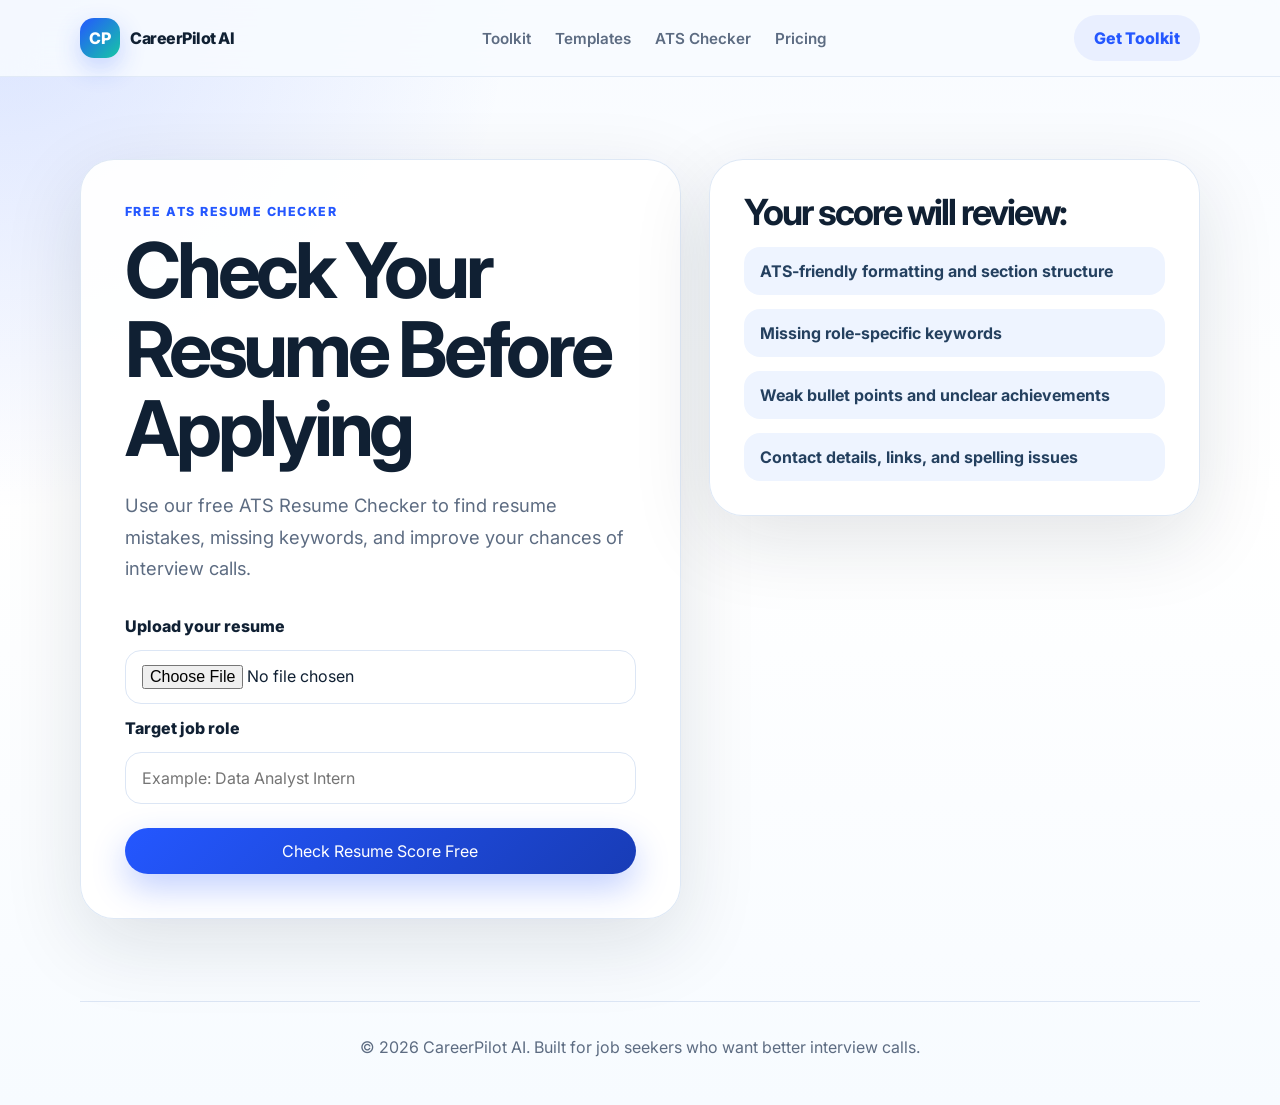
==== ats-resume-checker/index.html @ b5446c48 "Improve ATS checker flow and templates" ====
<!doctype html>
<html lang="en">
  <head>
    <meta charset="utf-8" />
    <meta name="viewport" content="width=device-width, initial-scale=1" />
    <title>Free ATS Resume Checker | CareerPilot AI</title>
    <meta
      name="description"
      content="Check your resume for ATS mistakes, missing keywords, and formatting issues before applying with CareerPilot AI."
    />
    <link rel="preconnect" href="https://fonts.googleapis.com" />
    <link rel="preconnect" href="https://fonts.gstatic.com" crossorigin />
    <link
      href="https://fonts.googleapis.com/css2?family=Inter:wght@400;500;600;700;800&display=swap"
      rel="stylesheet"
    />
    <link rel="stylesheet" href="../styles.css" />
  </head>
  <body>
    <header class="site-header">
      <nav class="nav" aria-label="Primary navigation">
        <a class="brand" href="/" aria-label="CareerPilot AI home">
          <span class="brand-mark">CP</span>
          <span>CareerPilot AI</span>
        </a>
        <div class="nav-links" aria-label="Main menu">
          <a href="/#toolkit">Toolkit</a>
          <a href="/#templates">Templates</a>
          <a href="/#ats-checker">ATS Checker</a>
          <a href="/#pricing">Pricing</a>
        </div>
        <a class="nav-cta" href="/#pricing">Get Toolkit</a>
      </nav>
    </header>

    <main>
      <section class="checker-hero">
        <div class="checker-panel">
          <p class="eyebrow">Free ATS Resume Checker</p>
          <h1>Check Your Resume Before Applying</h1>
          <p class="hero-text">
            Use our free ATS Resume Checker to find resume mistakes, missing keywords,
            and improve your chances of interview calls.
          </p>
          <form class="checker-form" action="mailto:hello@careerpilot.ai" method="post" enctype="text/plain">
            <label for="resume-upload">Upload your resume</label>
            <input id="resume-upload" name="resume" type="file" accept=".pdf,.doc,.docx" />
            <label for="job-role">Target job role</label>
            <input id="job-role" name="job-role" type="text" placeholder="Example: Data Analyst Intern" />
            <button class="button button-primary" type="submit">Check Resume Score Free</button>
          </form>
        </div>
        <aside class="checker-results" aria-label="Sample ATS checks">
          <h2>Your score will review:</h2>
          <ul class="check-list">
            <li>ATS-friendly formatting and section structure</li>
            <li>Missing role-specific keywords</li>
            <li>Weak bullet points and unclear achievements</li>
            <li>Contact details, links, and spelling issues</li>
          </ul>
        </aside>
      </section>
    </main>

    <footer class="site-footer">
      <p>© 2026 CareerPilot AI. Built for job seekers who want better interview calls.</p>
    </footer>
  </body>
</html>
---- styles.css ----
:root {
  --ink: #102033;
  --muted: #5d6c82;
  --primary: #2457ff;
  --primary-dark: #183cb6;
  --accent: #16c7a5;
  --surface: #ffffff;
  --soft: #eef4ff;
  --line: #dce6f5;
  --shadow: 0 24px 80px rgba(16, 32, 51, 0.12);
}

* {
  box-sizing: border-box;
}

html {
  scroll-behavior: smooth;
}

body {
  margin: 0;
  color: var(--ink);
  font-family: Inter, system-ui, -apple-system, BlinkMacSystemFont, "Segoe UI", sans-serif;
  background:
    radial-gradient(circle at top left, rgba(36, 87, 255, 0.14), transparent 32rem),
    linear-gradient(180deg, #f8fbff 0%, #ffffff 45%, #f7fbff 100%);
}

a {
  color: inherit;
  text-decoration: none;
}

.site-header {
  position: sticky;
  top: 0;
  z-index: 10;
  border-bottom: 1px solid rgba(220, 230, 245, 0.82);
  background: rgba(248, 251, 255, 0.88);
  backdrop-filter: blur(18px);
}

.nav {
  display: flex;
  width: min(1120px, calc(100% - 32px));
  margin: 0 auto;
  min-height: 76px;
  align-items: center;
  justify-content: space-between;
  gap: 24px;
}

.brand,
.nav-links,
.hero-actions,
.trust-row,
.price-row {
  display: flex;
  align-items: center;
}

.brand {
  gap: 10px;
  font-weight: 800;
  letter-spacing: -0.03em;
}

.brand-mark {
  display: grid;
  width: 40px;
  height: 40px;
  place-items: center;
  border-radius: 14px;
  color: #ffffff;
  background: linear-gradient(135deg, var(--primary), var(--accent));
  box-shadow: 0 10px 26px rgba(36, 87, 255, 0.24);
}

.nav-links {
  gap: 24px;
  color: var(--muted);
  font-size: 0.95rem;
  font-weight: 600;
}

.nav-cta,
.button {
  display: inline-flex;
  align-items: center;
  justify-content: center;
  min-height: 46px;
  border-radius: 999px;
  font-weight: 800;
}

.nav-cta {
  padding: 0 20px;
  color: var(--primary);
  background: #e9efff;
}

.button {
  padding: 0 24px;
  transition: transform 160ms ease, box-shadow 160ms ease;
}

.button:hover {
  transform: translateY(-2px);
}

.button-primary {
  color: #ffffff;
  background: linear-gradient(135deg, var(--primary), var(--primary-dark));
  box-shadow: 0 14px 34px rgba(36, 87, 255, 0.28);
}

.button-secondary {
  color: var(--primary);
  border: 1px solid var(--line);
  background: #ffffff;
}

.hero,
.section {
  width: min(1120px, calc(100% - 32px));
  margin: 0 auto;
}

.hero {
  display: grid;
  grid-template-columns: minmax(0, 1.1fr) minmax(300px, 0.9fr);
  gap: 56px;
  align-items: center;
  padding: 86px 0 60px;
}

.eyebrow {
  margin: 0 0 12px;
  color: var(--primary);
  font-size: 0.78rem;
  font-weight: 800;
  letter-spacing: 0.12em;
  text-transform: uppercase;
}

h1,
h2,
h3,
p {
  margin-top: 0;
}

h1,
h2 {
  letter-spacing: -0.055em;
  line-height: 1.03;
}

h1 {
  margin-bottom: 22px;
  font-size: clamp(2.8rem, 6vw, 5.4rem);
}

h2 {
  margin-bottom: 16px;
  font-size: clamp(2rem, 4vw, 3.45rem);
}

h3 {
  margin-bottom: 10px;
  font-size: 1.12rem;
}

.hero-text,
.section-heading p,
.ats-content p,
.pricing-card p,
.feature-card p,
.template-card p,
.site-footer p {
  color: var(--muted);
  line-height: 1.7;
}

.hero-text {
  max-width: 660px;
  font-size: 1.15rem;
}

.hero-actions {
  flex-wrap: wrap;
  gap: 14px;
  margin: 32px 0 24px;
}

.trust-row {
  flex-wrap: wrap;
  gap: 10px;
  color: var(--muted);
  font-size: 0.92rem;
  font-weight: 700;
}

.trust-row span {
  padding: 8px 12px;
  border: 1px solid var(--line);
  border-radius: 999px;
  background: rgba(255, 255, 255, 0.76);
}

.hero-card,
.feature-card,
.template-card,
.pricing-card,
.ats-section {
  border: 1px solid rgba(220, 230, 245, 0.92);
  background: rgba(255, 255, 255, 0.9);
  box-shadow: var(--shadow);
}

.hero-card {
  position: relative;
  overflow: hidden;
  padding: 34px;
  border-radius: 34px;
}

.hero-card::before {
  position: absolute;
  inset: -90px -80px auto auto;
  width: 220px;
  height: 220px;
  border-radius: 50%;
  background: rgba(22, 199, 165, 0.18);
  content: "";
}

.card-header {
  display: flex;
  gap: 10px;
  align-items: center;
  margin-bottom: 28px;
  color: var(--muted);
  font-weight: 800;
}

.status-dot {
  width: 10px;
  height: 10px;
  border-radius: 50%;
  background: var(--accent);
  box-shadow: 0 0 0 7px rgba(22, 199, 165, 0.16);
}

.score-circle {
  display: grid;
  width: 180px;
  height: 180px;
  margin: 0 auto 14px;
  place-items: center;
  border: 16px solid #dfe7ff;
  border-top-color: var(--primary);
  border-right-color: var(--accent);
  border-radius: 50%;
  font-size: 3.8rem;
  font-weight: 800;
}

.score-label {
  margin-bottom: 26px;
  text-align: center;
  font-weight: 800;
}

.check-list {
  display: grid;
  gap: 14px;
  margin: 0;
  padding: 0;
  list-style: none;
}

.check-list li {
  padding: 14px 16px;
  border-radius: 16px;
  color: #24405f;
  background: var(--soft);
  font-weight: 700;
}

.section {
  padding: 72px 0;
}

.section-heading {
  max-width: 720px;
  margin-bottom: 34px;
}

.feature-grid,
.template-grid {
  display: grid;
  grid-template-columns: repeat(3, minmax(0, 1fr));
  gap: 20px;
}

.feature-card,
.template-card {
  border-radius: 26px;
  padding: 26px;
}

.feature-icon {
  display: grid;
  width: 54px;
  height: 54px;
  margin-bottom: 20px;
  place-items: center;
  border-radius: 18px;
  background: var(--soft);
  font-size: 1.7rem;
}

.ats-section {
  display: flex;
  align-items: center;
  justify-content: space-between;
  gap: 28px;
  padding: 42px;
  border-radius: 34px;
  background:
    linear-gradient(135deg, rgba(255, 255, 255, 0.95), rgba(238, 244, 255, 0.95)),
    radial-gradient(circle at right top, rgba(22, 199, 165, 0.2), transparent 24rem);
}

.ats-content {
  max-width: 720px;
}

.ats-content p {
  margin-bottom: 0;
  font-size: 1.1rem;
}

.template-preview {
  height: 190px;
  margin-bottom: 20px;
  border-radius: 20px;
  border: 1px solid var(--line);
  background:
    linear-gradient(90deg, rgba(16, 32, 51, 0.12) 18%, transparent 18%),
    repeating-linear-gradient(180deg, rgba(36, 87, 255, 0.18) 0 12px, transparent 12px 26px),
    #ffffff;
}

.template-preview.tech {
  background:
    linear-gradient(90deg, rgba(22, 199, 165, 0.18) 32%, transparent 32%),
    repeating-linear-gradient(180deg, rgba(16, 32, 51, 0.15) 0 10px, transparent 10px 24px),
    #ffffff;
}

.template-preview.pro {
  background:
    linear-gradient(90deg, rgba(36, 87, 255, 0.14) 24%, transparent 24%),
    repeating-linear-gradient(180deg, rgba(36, 87, 255, 0.2) 0 9px, transparent 9px 23px),
    #ffffff;
}

.pricing-card {
  max-width: 760px;
  margin: 0 auto;
  padding: 42px;
  border-radius: 34px;
  text-align: center;
}

.price-row {
  justify-content: center;
  gap: 12px;
  margin: 28px 0;
}

.price {
  font-size: 3.8rem;
  font-weight: 800;
  letter-spacing: -0.06em;
}

.price-note {
  color: var(--muted);
  font-weight: 800;
}

.site-footer {
  width: min(1120px, calc(100% - 32px));
  margin: 0 auto;
  padding: 32px 0 44px;
  border-top: 1px solid var(--line);
  text-align: center;
}

.site-footer p {
  margin: 0;
}

@media (max-width: 860px) {
  .nav {
    flex-wrap: wrap;
    padding: 14px 0;
  }

  .nav-links {
    order: 3;
    width: 100%;
    justify-content: center;
  }

  .hero,
  .feature-grid,
  .template-grid {
    grid-template-columns: 1fr;
  }

  .hero {
    padding-top: 54px;
  }

  .ats-section {
    align-items: flex-start;
    flex-direction: column;
  }
}

@media (max-width: 560px) {
  .nav-links {
    display: none;
  }

  .hero-card,
  .ats-section,
  .pricing-card {
    padding: 26px;
    border-radius: 26px;
  }

  .button {
    width: 100%;
  }

  .score-circle {
    width: 150px;
    height: 150px;
    font-size: 3rem;
  }
}

.ats-actions {
  display: grid;
  gap: 10px;
  justify-items: center;
  min-width: 240px;
}

.ats-actions span,
.template-badge {
  color: var(--muted);
  font-size: 0.86rem;
  font-weight: 800;
}

.template-card {
  position: relative;
}

.template-card > a {
  display: inline-flex;
  margin-top: 8px;
  color: var(--primary);
  font-weight: 800;
}

.template-badge {
  display: inline-flex;
  margin-bottom: 14px;
  padding: 7px 11px;
  border-radius: 999px;
  color: var(--primary);
  background: #e9efff;
}

.checker-hero {
  display: grid;
  grid-template-columns: minmax(0, 1.1fr) minmax(280px, 0.9fr);
  gap: 28px;
  width: min(1120px, calc(100% - 32px));
  margin: 0 auto;
  padding: 82px 0;
}

.checker-panel,
.checker-results {
  border: 1px solid rgba(220, 230, 245, 0.92);
  border-radius: 34px;
  background: rgba(255, 255, 255, 0.92);
  box-shadow: var(--shadow);
}

.checker-panel {
  padding: 44px;
}

.checker-results {
  align-self: start;
  padding: 34px;
}

.checker-results h2 {
  font-size: clamp(1.6rem, 3vw, 2.25rem);
}

.checker-form {
  display: grid;
  gap: 14px;
  margin-top: 32px;
}

.checker-form label {
  font-weight: 800;
}

.checker-form input {
  width: 100%;
  min-height: 52px;
  border: 1px solid var(--line);
  border-radius: 16px;
  padding: 0 16px;
  color: var(--ink);
  background: #ffffff;
  font: inherit;
}

.checker-form input[type="file"] {
  padding: 14px 16px;
}

.checker-form .button {
  margin-top: 10px;
  border: 0;
  cursor: pointer;
  font: inherit;
}

@media (max-width: 860px) {
  .checker-hero {
    grid-template-columns: 1fr;
    padding-top: 54px;
  }
}

@media (max-width: 560px) {
  .checker-panel,
  .checker-results {
    padding: 26px;
    border-radius: 26px;
  }
}
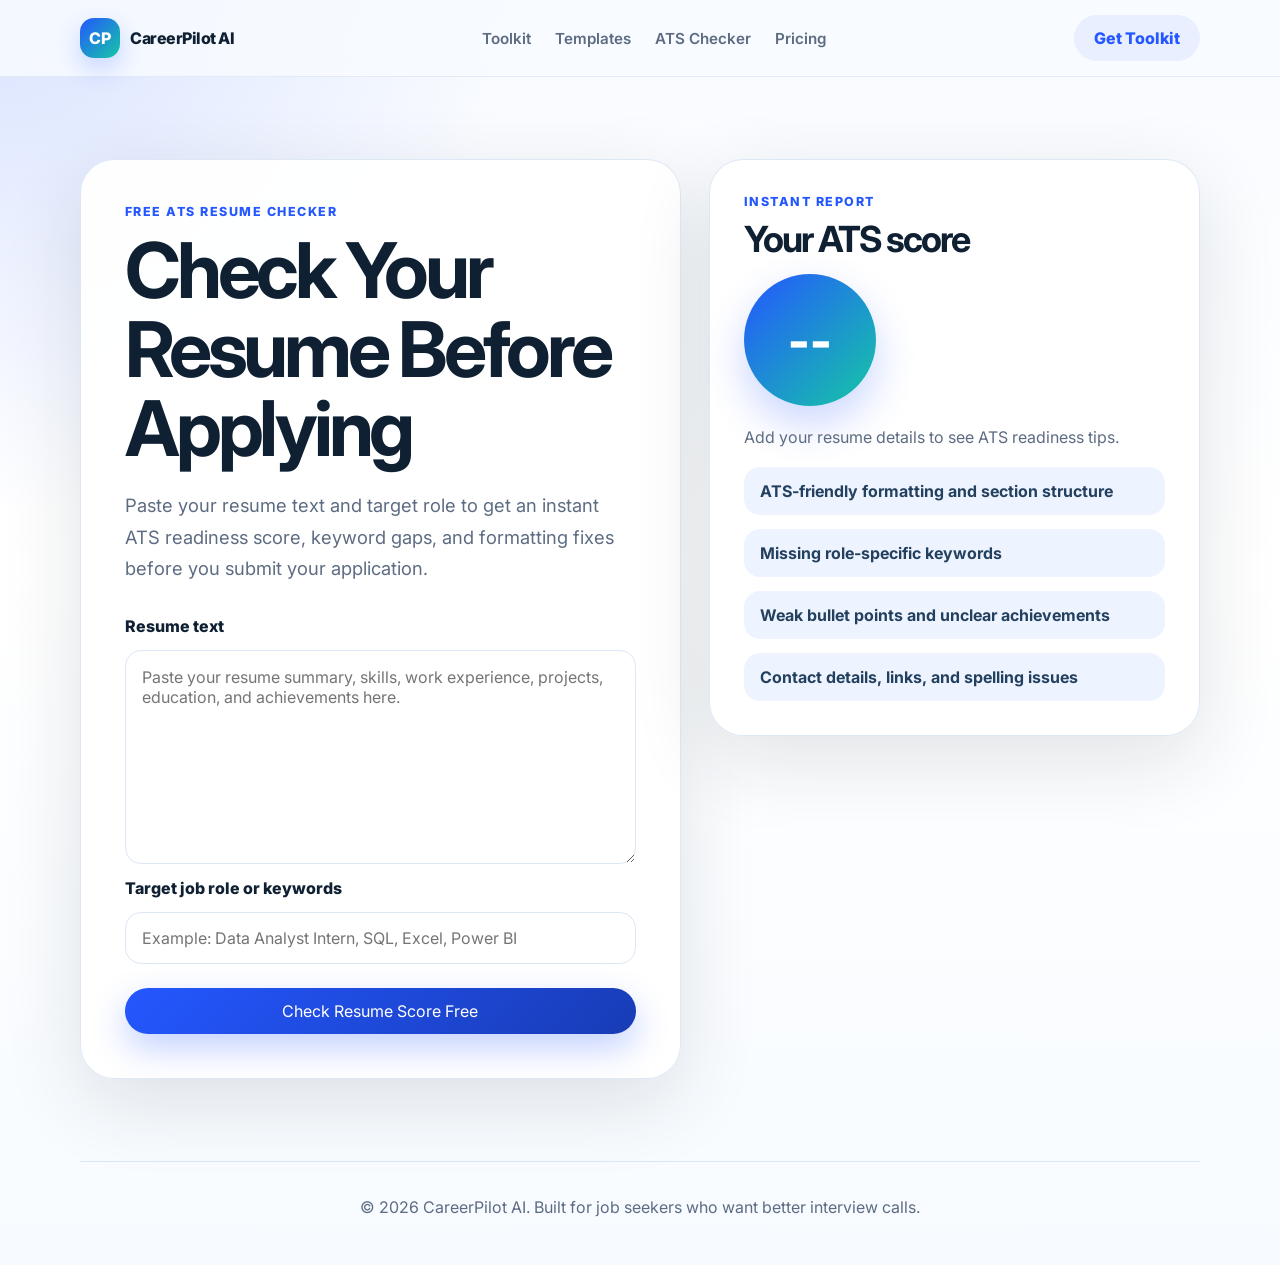
==== commit 50a0b818: "Add interactive ATS checker for Vercel" ====
--- a/ats-resume-checker/index.html
+++ b/ats-resume-checker/index.html
@@ -39,20 +39,29 @@
           <p class="eyebrow">Free ATS Resume Checker</p>
           <h1>Check Your Resume Before Applying</h1>
           <p class="hero-text">
-            Use our free ATS Resume Checker to find resume mistakes, missing keywords,
-            and improve your chances of interview calls.
+            Paste your resume text and target role to get an instant ATS readiness score,
+            keyword gaps, and formatting fixes before you submit your application.
           </p>
-          <form class="checker-form" action="mailto:hello@careerpilot.ai" method="post" enctype="text/plain">
-            <label for="resume-upload">Upload your resume</label>
-            <input id="resume-upload" name="resume" type="file" accept=".pdf,.doc,.docx" />
-            <label for="job-role">Target job role</label>
-            <input id="job-role" name="job-role" type="text" placeholder="Example: Data Analyst Intern" />
+          <form class="checker-form" id="ats-checker-form">
+            <label for="resume-text">Resume text</label>
+            <textarea
+              id="resume-text"
+              name="resume-text"
+              rows="9"
+              placeholder="Paste your resume summary, skills, work experience, projects, education, and achievements here."
+              required
+            ></textarea>
+            <label for="job-role">Target job role or keywords</label>
+            <input id="job-role" name="job-role" type="text" placeholder="Example: Data Analyst Intern, SQL, Excel, Power BI" required />
             <button class="button button-primary" type="submit">Check Resume Score Free</button>
           </form>
         </div>
-        <aside class="checker-results" aria-label="Sample ATS checks">
-          <h2>Your score will review:</h2>
-          <ul class="check-list">
+        <aside class="checker-results" aria-live="polite" aria-label="ATS resume score results">
+          <p class="eyebrow">Instant report</p>
+          <h2>Your ATS score</h2>
+          <div class="result-score" id="result-score">--</div>
+          <p id="result-summary">Add your resume details to see ATS readiness tips.</p>
+          <ul class="check-list" id="result-list">
             <li>ATS-friendly formatting and section structure</li>
             <li>Missing role-specific keywords</li>
             <li>Weak bullet points and unclear achievements</li>
@@ -65,5 +74,66 @@
     <footer class="site-footer">
       <p>© 2026 CareerPilot AI. Built for job seekers who want better interview calls.</p>
     </footer>
+
+    <script>
+      const form = document.querySelector("#ats-checker-form");
+      const resumeText = document.querySelector("#resume-text");
+      const jobRole = document.querySelector("#job-role");
+      const resultScore = document.querySelector("#result-score");
+      const resultSummary = document.querySelector("#result-summary");
+      const resultList = document.querySelector("#result-list");
+
+      const sections = ["experience", "education", "skills", "projects"];
+      const impactWords = ["increased", "improved", "reduced", "built", "managed", "launched", "optimized"];
+
+      form.addEventListener("submit", (event) => {
+        event.preventDefault();
+
+        const resume = resumeText.value.toLowerCase();
+        const keywords = jobRole.value
+          .toLowerCase()
+          .split(/[,\s]+/)
+          .map((keyword) => keyword.trim())
+          .filter((keyword) => keyword.length > 2);
+
+        const matchedKeywords = keywords.filter((keyword) => resume.includes(keyword));
+        const sectionMatches = sections.filter((section) => resume.includes(section));
+        const hasNumbers = /\d/.test(resume);
+        const hasImpact = impactWords.some((word) => resume.includes(word));
+
+        let score = 45;
+        score += Math.min(matchedKeywords.length * 7, 25);
+        score += sectionMatches.length * 5;
+        score += hasNumbers ? 10 : 0;
+        score += hasImpact ? 10 : 0;
+        score = Math.min(score, 98);
+
+        const missingKeywords = keywords.filter((keyword) => !resume.includes(keyword)).slice(0, 5);
+        const tips = [
+          matchedKeywords.length
+            ? `${matchedKeywords.length} target keyword${matchedKeywords.length > 1 ? "s" : ""} found.`
+            : "Add target-role keywords from the job description.",
+          sectionMatches.length === sections.length
+            ? "Core resume sections are easy to detect."
+            : `Add clear headings for: ${sections.filter((section) => !resume.includes(section)).join(", ") || "summary"}.`,
+          hasNumbers ? "Impact metrics detected in your resume." : "Add numbers to show impact, such as %, ₹, team size, or time saved.",
+          hasImpact ? "Strong action verbs detected." : "Use stronger action verbs like built, improved, optimized, or launched.",
+        ];
+
+        if (missingKeywords.length) {
+          tips.push(`Consider adding these keywords naturally: ${missingKeywords.join(", ")}.`);
+        }
+
+        resultScore.textContent = score;
+        resultSummary.textContent = score >= 80
+          ? "Great start — polish the missing items below before applying."
+          : "Your resume can improve quickly with the recommendations below.";
+        resultList.replaceChildren(...tips.map((tip) => {
+          const item = document.createElement("li");
+          item.textContent = tip;
+          return item;
+        }));
+      });
+    </script>
   </body>
 </html>
--- a/styles.css
+++ b/styles.css
@@ -530,7 +530,8 @@
   font-weight: 800;
 }
 
-.checker-form input {
+.checker-form input,
+.checker-form textarea {
   width: 100%;
   min-height: 52px;
   border: 1px solid var(--line);
@@ -541,8 +542,29 @@
   font: inherit;
 }
 
-.checker-form input[type="file"] {
-  padding: 14px 16px;
+.checker-form textarea {
+  min-height: 190px;
+  padding: 16px;
+  resize: vertical;
+}
+
+.result-score {
+  display: grid;
+  width: 132px;
+  height: 132px;
+  margin: 14px 0 18px;
+  place-items: center;
+  border-radius: 50%;
+  color: #ffffff;
+  background: linear-gradient(135deg, var(--primary), var(--accent));
+  box-shadow: 0 18px 40px rgba(36, 87, 255, 0.24);
+  font-size: 3rem;
+  font-weight: 800;
+}
+
+.checker-results p:not(.eyebrow) {
+  color: var(--muted);
+  line-height: 1.7;
 }
 
 .checker-form .button {
